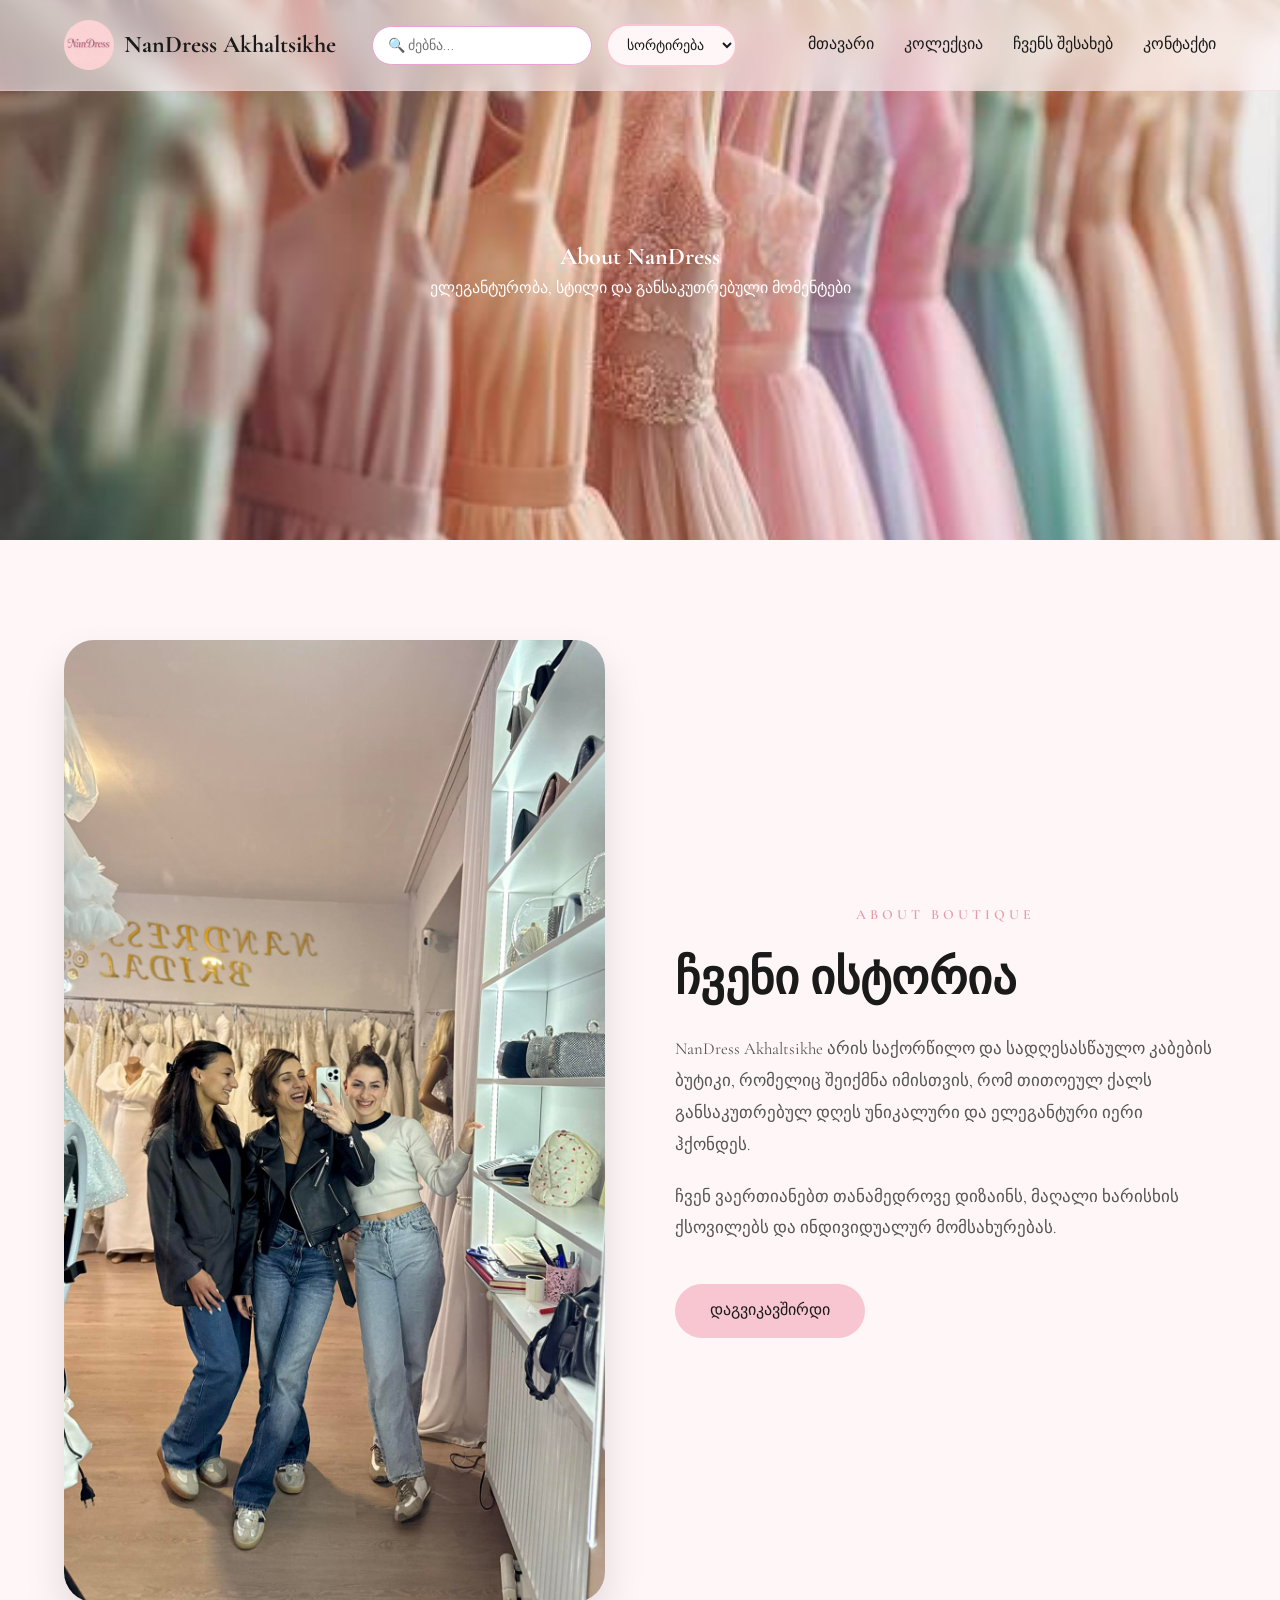
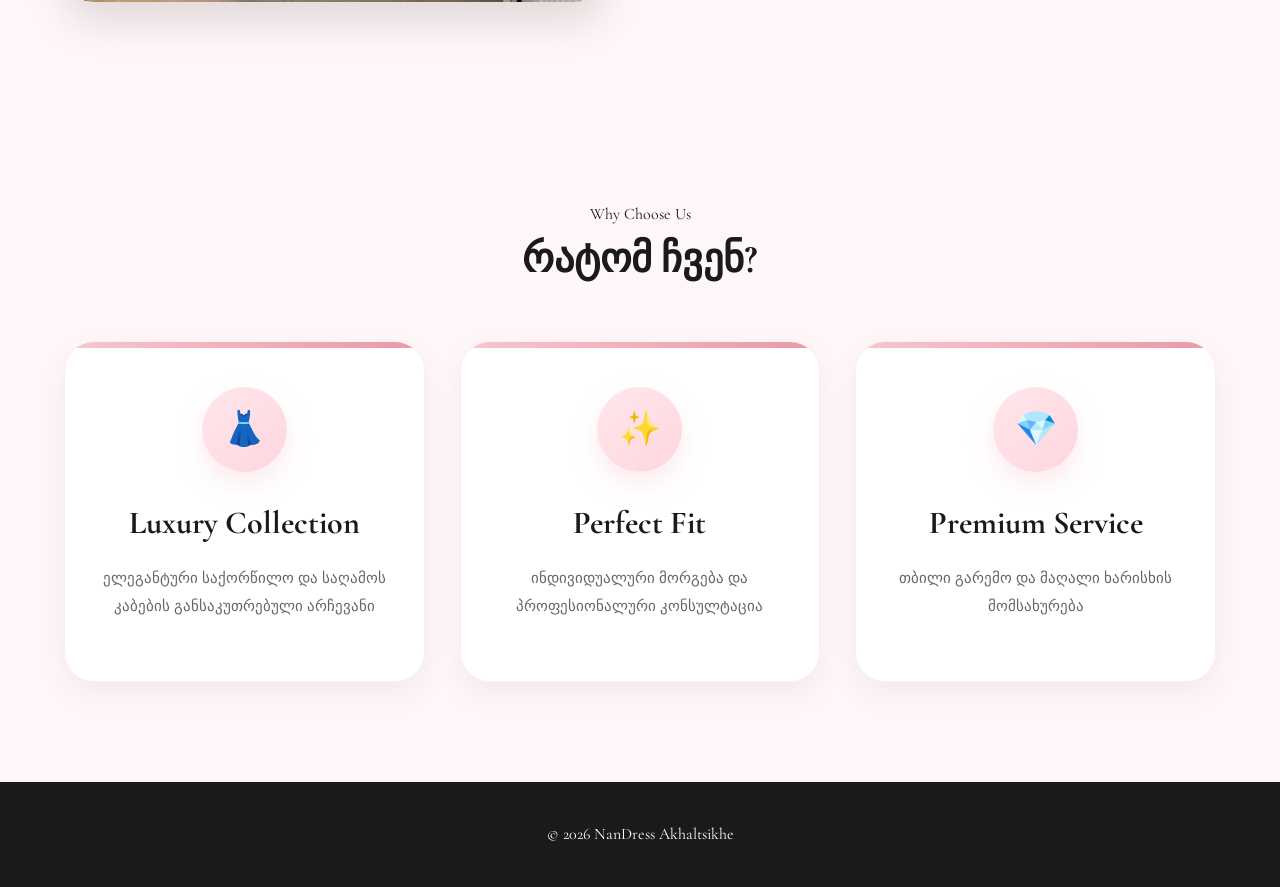
==== pages/about.html @ 45f4c78d "Add initial website structure for NanDress Akhaltsikhe - Created index.html with header, hero sectio" ====
<!DOCTYPE html>
<html lang="en">
<head>
  <meta charset="UTF-8">
  <meta name="viewport" content="width=device-width, initial-scale=1.0">
<title>NanDress Akhaltsikhe</title>
<link rel="icon" type="image/png" href="../images/logo.jpg">
<link rel="preconnect" href="https://fonts.googleapis.com">
<link rel="preconnect" href="https://fonts.gstatic.com" crossorigin>
<link href="https://fonts.googleapis.com/css2?family=Cormorant+Garamond:ital,wght@0,300..700;1,300..700&display=swap" rel="stylesheet">
<link rel="stylesheet" href="../style.css">
</head>

<body class="about-page">
<header class="header">
  <nav class="nav">
    <div class="brand">
      <a class="logo">
        <img src="../images/logo.jpg" alt="NanDress Logo">
      </a>
      <h1 class="nav__logo">NanDress Akhaltsikhe</h1>
    </div>
    <div class="nav-search">
    <input type="text" id="search" placeholder="🔍 ძებნა..." />
  <select id="sort">
  <option value="">სორტირება</option>
  <option value="price">ფასი ↑</option>
  <option value="rating">რეიტინგი </option>
  <option value="az">ანბანი A-Z</option>
</select>
  </div>
    <div class="burger" id="burger">
      <span></span>
      <span></span>
      <span></span>
    </div>

    <ul class="nav__list" id="menu">
      <li><a href="../index.html">მთავარი</a></li>
      <li><a href="dresses.html">კოლექცია</a></li>
      <li><a href="about.html">ჩვენს შესახებ</a></li>
      <li><a href="contact.html">კონტაქტი</a></li>
    </ul>
  </nav>
</header>
<main>

<section class="page-hero">
  <div class="page-hero__overlay"></div>
  <div class="page-hero__content">
    <h1>About NanDress</h1>
    <p>
      ელეგანტურობა, სტილი და განსაკუთრებული მომენტები
    </p>
  </div>
</section>

<section class="about section">
  <div class="container about__grid">
    <div class="about__image">
      <img src="../images/boutique.jpg" alt="Boutique Image">
    </div>
    <div class="about__text">
      <span class="subtitle">
        About Boutique
      </span>
      <h2>
        ჩვენი ისტორია
      </h2>

      <p>
        NanDress Akhaltsikhe არის საქორწილო და
        სადღესასწაულო კაბების ბუტიკი, რომელიც
        შეიქმნა იმისთვის, რომ თითოეულ ქალს
        განსაკუთრებულ დღეს უნიკალური და
        ელეგანტური იერი ჰქონდეს.
      </p>

      <p>
        ჩვენ ვაერთიანებთ თანამედროვე დიზაინს,
        მაღალი ხარისხის ქსოვილებს და
        ინდივიდუალურ მომსახურებას.
      </p>

      <a href="contact.html" class="btn">
        დაგვიკავშირდი
      </a>
    </div>
  </div>
</section>

<section class="features section">
  <div class="container">
    <span class="features-subtitle">
      Why Choose Us
    </span>
    <h2 class="section-title">
      რატომ ჩვენ?
    </h2>
    <div class="features__grid">
      <div class="card feature-card">
        <div class="feature-icon">👗</div>
        <h3>Luxury Collection</h3>
        <p>
          ელეგანტური საქორწილო და საღამოს
          კაბების განსაკუთრებული არჩევანი
        </p>

      </div>

      <div class="card feature-card">
        <div class="feature-icon">✨</div>
        <h3>Perfect Fit</h3>
        <p>
          ინდივიდუალური მორგება და
          პროფესიონალური კონსულტაცია
        </p>
      </div>

      <div class="card feature-card">
        <div class="feature-icon">💎</div>
        <h3>Premium Service</h3>
        <p>
          თბილი გარემო და მაღალი
          ხარისხის მომსახურება
        </p>
      </div>
    </div>
  </div>
</section>
</main>
<footer class="footer">
  <p>© 2026 NanDress Akhaltsikhe</p>
</footer>

<script src="../script.js"></script>

</body>
</html>
---- style.css ----
*{ margin:0;
   padding:0; 
   box-sizing:border-box; 
    font-family:'cormorant garamond',serif;
  }
 
body{
  background:#fff6f8;
  color:#1a1a1a;
  line-height:1.6;
}
 
img{
  width:100%;
  display:block;
  object-fit:cover;
  border-radius:18px;
}
 
.section{ padding:100px 0; 
}

.container{
  width:90%;
  max-width:1200px;
  margin:auto;
}
 
.gradient-bg{
  background:linear-gradient(to bottom,#fff6f8,#ffffff);
}
 
.subtitle{
  display:inline-block;
  color:#e89aa8;
  text-transform:uppercase;
  letter-spacing:4px;
  font-size:14px;
  font-weight:600;
  margin-bottom:15px;
}
 
.section-title{
  text-align:center;
  font-size:2.5rem;
  font-family:'Cormorant Garamond',serif;
  margin-bottom:20px;
}
 
.section-text{
  font-size:1.1rem;
  color:#666;
  line-height:1.9;
  max-width:650px;
  margin:auto;
}
 
 
.header{
  position:fixed;
  top:0; left:0;
  width:100%;
  z-index:1000;
  background:rgba(255,246,248,0.6);
  backdrop-filter:blur(12px);
  border-bottom:1px solid rgba(247,198,208,0.4);
}
 
.nav{
  width:90%;
  max-width:1200px;
  margin:auto;
  height:90px;
  display:flex;
  justify-content:space-between;
  align-items:center;
  gap:20px;
}
 
.brand{ 
  display:flex;
   align-items:center;
    gap:10px; 
}
 
.logo img{
  width:50px; height:50px;
  object-fit:cover;
  border-radius:50%;
}
 
.nav__logo{ 
  font-size:24px; 
  margin:0;
 }
 
.nav-search input{
  padding:10px 15px;
  border:1px solid #eaa2d4;
  border-radius:30px;
  outline:none;
  width:220px;
  font-size:14px;
  transition:0.4s ease;
}
 
.nav-search input:focus{
   border-color:#c9a227; 
  }
#sort {
  padding: 10px 15px;
  border-radius: 30px;
  border: 2px solid #f7c6d0;
  background: #fff6f8;
  color: #1a1a1a;
  font-size: 14px;
  cursor: pointer;
  transition: 0.3s ease;
  outline: none;
  margin-left: 10px;
}
 
.nav__list{
   display:flex; gap:30px; list-style:none; 
  }
 
.nav__list a{
  text-decoration:none;
  color:#1a1a1a;
  position:relative;
  transition:0.4s ease;
}
 
.nav__list a::after{
  content:'';
  position:absolute;
  bottom:-5px; left:0;
  width:0; height:2px;
  background:#e89aa8;
  transition:0.4s ease;
}
 
.nav__list a:hover{ 
  color:#e89aa8; 
}
.nav__list a:hover::after{ 
  width:100%; 
}
 
.hero{
  height:100vh;
  position:relative;
  display:flex;
  align-items:center;
  justify-content:center;
  text-align:center;
  color:white;
  padding:0 20px;
}
 
.hero::before{
  content:"";
  position:absolute;
  inset:0;
  background:url("images/back.jpg") center/cover no-repeat;
  filter:brightness(0.4);
  z-index:-1;
}
 
.hero__content h1{
  font-size:4.5rem;
  font-family:'Cormorant Garamond',serif;
}
 
.hero__content p{
  max-width:600px;
  margin:auto;
  font-size:1.1rem;
  opacity:0.9;
}
 
.page-hero{
  height:60vh;
  display:flex;
  align-items:center;
  justify-content:center;
  text-align:center;
  color:white;
  position:relative;
}
 
.dresses-page .page-hero{ 
  background:url("images/dresses_back.jpg") center/cover no-repeat; 
}
.about-page   .page-hero{ 
  background:url("images/about_back.jpg") center/cover no-repeat;
 }
.contact-page .page-hero{
   background:url("images/contact_back.jpg") center/cover no-repeat; 
  }
 
.btn{
  display:inline-block;
  padding:14px 35px;
  margin-top:20px;
  background:#f7c6d0;
  color:#1a1a1a;
  border:none;
  border-radius:50px;
  cursor:pointer;
  transition:0.4s ease;
  text-decoration:none;
  font-weight:500;
}
 
.btn:hover{
  transform:translateY(-5px);
  background:#e89aa8;
  color:white;
}
 
 
.intro{ text-align:center; }
.intro__container{ max-width:800px; } 
.intro .section-title{
  font-size:3.2rem;
  color:#1a1a1a;
  margin-bottom:20px;
  line-height:1.2;
}
 
.intro-line{
  width:90px; height:4px;
  margin:0 auto 25px;
  border-radius:20px;
  background:linear-gradient(90deg,#f7c6d0,#e89aa8);
}
 
.features__grid,
.dresses__grid{
  display:grid;
  grid-template-columns:repeat(auto-fit,minmax(280px,1fr));
  gap:35px;
  margin-top:50px;
}
 
.card{
  background:rgba(255,255,255,0.95);
  padding:20px;
  border-radius:25px;
  box-shadow:0 15px 35px rgba(0,0,0,0.08);
  text-align:center;
  border:1px solid rgba(247,198,208,0.4);
  transition:0.4s ease;
  overflow:hidden;
  position:relative;
}
 
.card:hover{
  transform:translateY(-12px) scale(1.02);
  border-color:#e89aa8;
  box-shadow:0 20px 45px rgba(232,154,168,0.25);
}
 
.card img{
  width:100%; height:370px;
  object-fit:cover;
  border-radius:18px;
  transition:0.5s ease;
}
 
.card:hover img{ 
  transform:scale(1.05); 
}

.card h3{
  margin:18px 0 10px;
  font-family:'Cormorant Garamond',serif;
  font-size:2rem;
  color:#1a1a1a;
}
 
.card p{ 
  color:#777; 
  margin-bottom:15px; 
  font-size:15px;
 }
 
.price{
  display:inline-block;
  margin-bottom:18px;
  padding:8px 18px;
  background:rgba(247,198,208,0.2);
  border-radius:30px;
  color:#e89aa8;
  font-weight:600;
  font-size:15px;
}
 
.card .btn{ 
  width:100%;
   margin-top:10px;
    padding:13px; 
    font-size:15px; 
  }

.subtitle {
  display: block;
  text-align: center;
  color: #e89aa8;
  text-transform: uppercase;
  letter-spacing: 4px;
  font-size: 14px;
  font-weight: 600;
  margin-bottom: 15px;
}
 
/* about */
 
.about__grid{
  display:grid;
  grid-template-columns:1fr 1fr;
  gap:70px;
  align-items:center;
}
 
.about__image{ 
  position:relative;
 }
 
.about__image img{
  border-radius:30px;
  box-shadow:0 20px 40px rgba(0,0,0,0.12);
  transition:0.5s ease;
}
 
.about__image:hover img{ 
  transform:scale(1.03); 
}
 
.about__text h2{
  font-size:3rem;
  margin:15px 0;
  font-family:'Cormorant Garamond',serif;
  color:#1a1a1a;
}
 
.about__text p{
  margin-bottom:20px;
  color:#555;
  font-size:1.05rem;
  line-height:1.9;
}
.accordion {
  margin-bottom: 12px;
}

.accordion-btn {
  width: 100%;
  padding: 15px 20px;
  border: none;
  border-radius: 12px;
  background: #f7c6d0;
  color: #1a1a1a;
  font-size: 16px;
  cursor: pointer;
  text-align: left;
  transition: 0.3s ease;
}

.accordion-btn:hover {
  background: #e89aa8;
  color: white;
}

.accordion-content {
  display: none;
  padding: 15px 20px;
  background: #fff6f8;
  border-radius: 12px;
  margin-top: 5px;
  color: #555;
}

.accordion-content.active {
  display: block;
}
.accordion-btn {
  display: flex;
  justify-content: space-between;
  align-items: center;
}

.accordion-btn .icon {
  font-size: 20px;
  font-weight: bold;
  color: #1a1a1a;
  transition: 0.3s ease;
}
 
/* features */
 
.features{
   position:relative; 
   overflow:hidden;
   }
 
.features-subtitle{ 
  display:block; 
  text-align:center; 
}
 
.feature-card{
  padding:45px 35px;
  border-radius:30px;
  background:rgba(255,255,255,0.95);
  transition:0.4s ease;
  position:relative;
  overflow:hidden;
  text-align:center;
  border:1px solid rgba(247,198,208,0.3);
  box-shadow:0 12px 30px rgba(0,0,0,0.05);
}
 
.feature-card::before{
  content:"";
  position:absolute;
  top:0; left:0;
  width:100%; height:6px;
  background:linear-gradient(90deg,#f7c6d0,#e89aa8);
}
 
.feature-card:hover{
  transform:translateY(-12px);
  box-shadow:0 20px 45px rgba(232,154,168,0.18);
  border-color:#e89aa8;
}
 
.feature-icon{
  width:85px; height:85px;
  margin:auto auto 25px;
  border-radius:50%;
  display:flex;
  align-items:center;
  justify-content:center;
  font-size:34px;
  background:linear-gradient(135deg,#ffe7ec,#ffd5df);
  box-shadow:0 12px 25px rgba(247,198,208,0.35);
  transition:0.4s ease;
}
 
.feature-card:hover .feature-icon{ 
  transform:scale(1.08) rotate(5deg); 
}
 
.feature-card h3{
  margin-bottom:15px;
  font-size:2rem;
  color:#1a1a1a;
  font-family:'Cormorant Garamond',serif;
}
 
.feature-card p{
   color:#666;
    line-height:1.9; 
    font-size:15px; 
  }
 
/* contact */
.contact-header{ 
  text-align:center;
   margin-bottom:50px; 
  }
 
.contact__form{
  max-width:700px;
  margin:0 auto 60px;
  background:white;
  padding:50px;
  border-radius:30px;
  box-shadow:0 15px 40px rgba(0,0,0,0.08);
}
 
.contact__form form{ 
  display:flex;
   flex-direction:column; 
   gap:20px;
   }
 
.contact__form input,
.contact__form textarea{
  width:100%;
  padding:18px 20px;
  border:none;
  background:#fff6f8;
  border-radius:18px;
  font-size:15px;
  outline:none;
  transition:0.4s ease;
}
 
.contact__form textarea{ 
  height:170px; 
  resize:none;
 }
 
.contact__form input:focus,
.contact__form textarea:focus{
  background:white;
  box-shadow:0 0 0 2px #f7c6d0;
}
 
.contact__info{
  display:grid;
  grid-template-columns:repeat(3,1fr);
  gap:30px;
}
 
.info-card{
  background:white;
  padding:35px 25px;
  border-radius:28px;
  text-align:center;
  transition:0.4s ease;
  box-shadow:0 10px 30px rgba(0,0,0,0.06);
}
 
.info-card:hover{ transform:translateY(-10px);
 }
 
.info-icon{
  width:80px; height:80px;
  margin:0 auto 20px;
  border-radius:50%;
  display:flex;
  align-items:center;
  justify-content:center;
  font-size:32px;
  background:linear-gradient(135deg,#ffe5eb,#ffd2dc);
}
 
.info-card h3{
  margin-bottom:12px;
  font-size:1.5rem;
  font-family:'Cormorant Garamond',serif;
}
 
.info-card a,
.info-card p{ color:#666; 
  text-decoration:none;
   line-height:1.8; 
  }
 
/* footer */
 
.footer{
  background:#1a1a1a;
  color:white;
  text-align:center;
  padding:40px 0;
}
 
/* responsive */
 
@media(max-width:992px){
  .features__grid,
  .dresses__grid{ grid-template-columns:repeat(2,1fr); }
 
  .about__grid,
  .contact__info{ grid-template-columns:1fr; }
 
  .hero__content h1{ font-size:3rem; }
 
  .section-title{ font-size:2.3rem; }
}
 
@media(max-width:768px){
  .nav{ flex-wrap:wrap; height:auto; padding:15px 0; }
 
  .nav-search{ width:100%; margin-top:10px; }
  .nav-search input{ width:100%; }
 
  .burger{ display:flex; flex-direction:column; gap:5px; cursor:pointer; }
  .burger span{ width:25px; height:3px; background:#1a1a1a; }
 
  .nav__list{
    position:fixed;
    top:90px; right:-100%;
    width:250px; height:100vh;
    background:white;
    flex-direction:column;
    padding:30px;
    transition:0.4s ease;
  }
 
  .nav__list.active{ right:0; }
 
  .features__grid,
  .dresses__grid,
  .about__grid,
  .contact__grid,
  .contact__info{ grid-template-columns:1fr; }
 
  .hero__content h1{ font-size:2.2rem; }
  .hero__content p{ font-size:1rem; }
 
  .page-hero{ height:50vh; }
 
  .card img{ height:300px; }
 
  .card,
  .feature-card,
  .contact__form{ padding:25px; }
 
  .section-title,
  .about__text h2{ font-size:2rem; }
}
 
@media(max-width:480px){
  .hero__content h1{ font-size:1.8rem; }
  .section-title,
  .about__text h2{ font-size:1.7rem; }
  .card img{ height:240px; }
  .btn{ width:100%; text-align:center; }
}
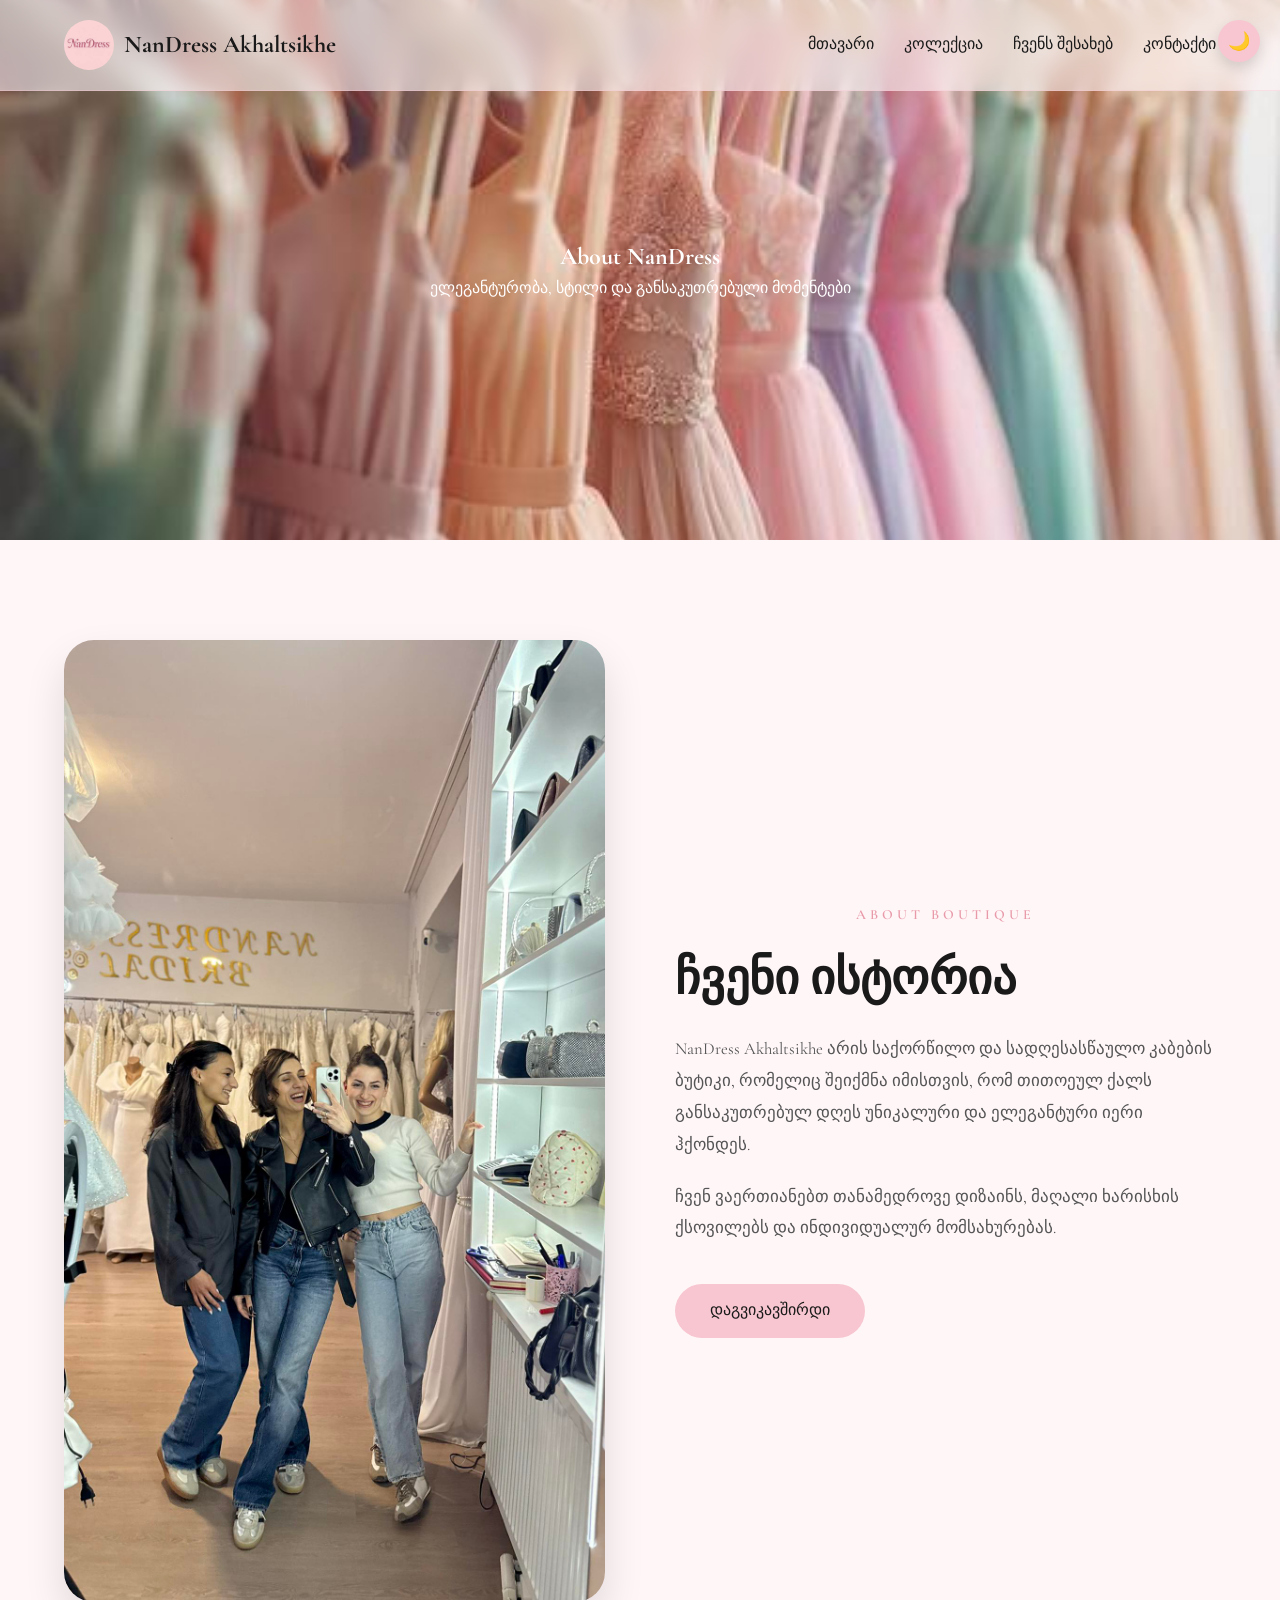
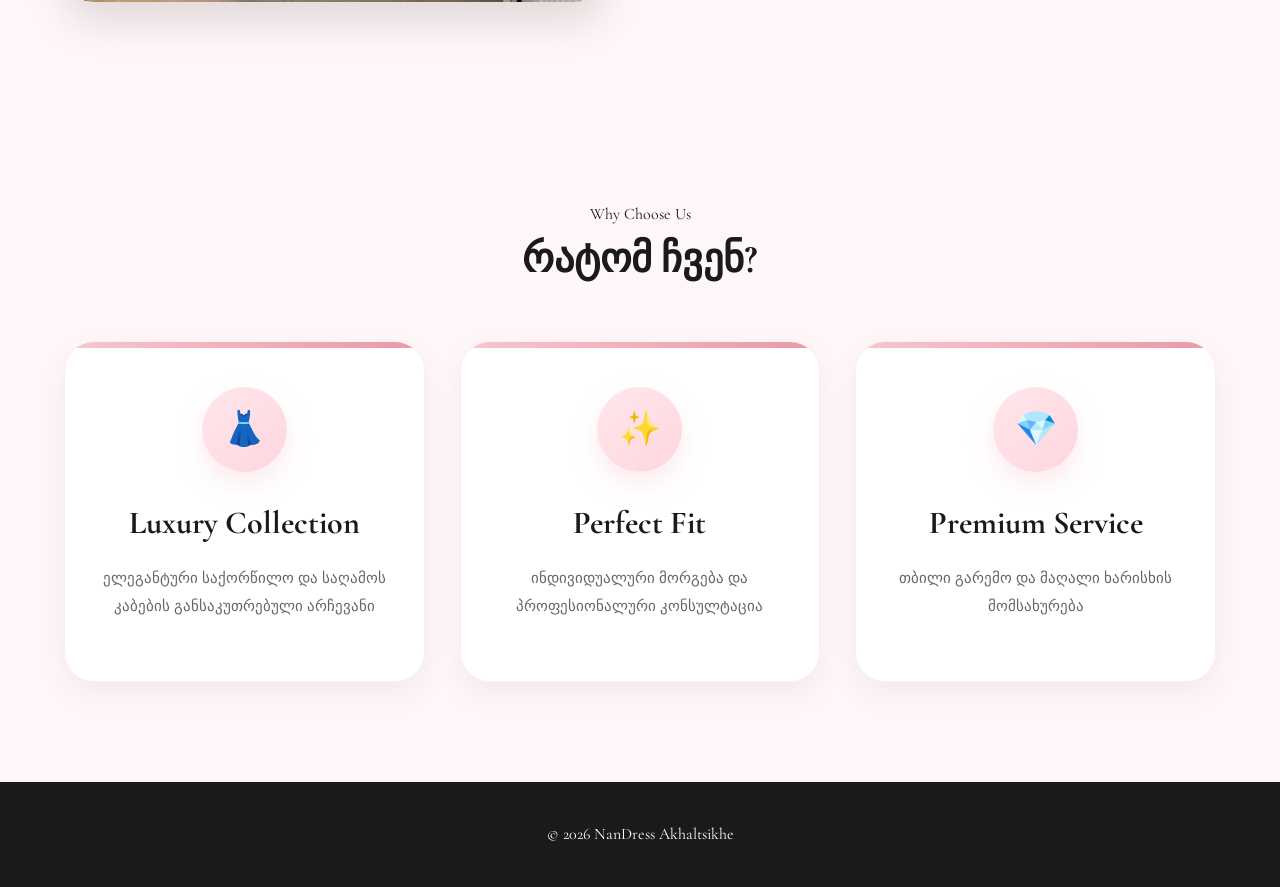
==== commit ec72bc08: "Implement dark mode feature with toggle button and corresponding styles" ====
--- a/pages/about.html
+++ b/pages/about.html
@@ -9,6 +9,7 @@
 <link rel="preconnect" href="https://fonts.gstatic.com" crossorigin>
 <link href="https://fonts.googleapis.com/css2?family=Cormorant+Garamond:ital,wght@0,300..700;1,300..700&display=swap" rel="stylesheet">
 <link rel="stylesheet" href="../style.css">
+<link rel="stylesheet" href="../responsive.css">
 </head>
 
 <body class="about-page">
@@ -20,15 +21,6 @@
       </a>
       <h1 class="nav__logo">NanDress Akhaltsikhe</h1>
     </div>
-    <div class="nav-search">
-    <input type="text" id="search" placeholder="🔍 ძებნა..." />
-  <select id="sort">
-  <option value="">სორტირება</option>
-  <option value="price">ფასი ↑</option>
-  <option value="rating">რეიტინგი </option>
-  <option value="az">ანბანი A-Z</option>
-</select>
-  </div>
     <div class="burger" id="burger">
       <span></span>
       <span></span>
@@ -41,6 +33,9 @@
       <li><a href="about.html">ჩვენს შესახებ</a></li>
       <li><a href="contact.html">კონტაქტი</a></li>
     </ul>
+    <button id="theme-toggle" class="theme-btn">
+  🌙
+</button>
   </nav>
 </header>
 <main>
--- a/style.css
+++ b/style.css
@@ -559,67 +559,48 @@
   text-align:center;
   padding:40px 0;
 }
- 
-/* responsive */
- 
-@media(max-width:992px){
-  .features__grid,
-  .dresses__grid{ grid-template-columns:repeat(2,1fr); }
- 
-  .about__grid,
-  .contact__info{ grid-template-columns:1fr; }
- 
-  .hero__content h1{ font-size:3rem; }
- 
-  .section-title{ font-size:2.3rem; }
-}
- 
-@media(max-width:768px){
-  .nav{ flex-wrap:wrap; height:auto; padding:15px 0; }
- 
-  .nav-search{ width:100%; margin-top:10px; }
-  .nav-search input{ width:100%; }
- 
-  .burger{ display:flex; flex-direction:column; gap:5px; cursor:pointer; }
-  .burger span{ width:25px; height:3px; background:#1a1a1a; }
- 
-  .nav__list{
-    position:fixed;
-    top:90px; right:-100%;
-    width:250px; height:100vh;
-    background:white;
-    flex-direction:column;
-    padding:30px;
-    transition:0.4s ease;
-  }
- 
-  .nav__list.active{ right:0; }
- 
-  .features__grid,
-  .dresses__grid,
-  .about__grid,
-  .contact__grid,
-  .contact__info{ grid-template-columns:1fr; }
- 
-  .hero__content h1{ font-size:2.2rem; }
-  .hero__content p{ font-size:1rem; }
- 
-  .page-hero{ height:50vh; }
- 
-  .card img{ height:300px; }
- 
-  .card,
-  .feature-card,
-  .contact__form{ padding:25px; }
- 
-  .section-title,
-  .about__text h2{ font-size:2rem; }
-}
- 
-@media(max-width:480px){
-  .hero__content h1{ font-size:1.8rem; }
-  .section-title,
-  .about__text h2{ font-size:1.7rem; }
-  .card img{ height:240px; }
-  .btn{ width:100%; text-align:center; }
+/* Dark Mode */
+
+body.dark-mode{
+  background:#121212;
+  color:#eee;
+}
+
+body.dark-mode header,
+body.dark-mode .card,
+body.dark-mode .feature-card,
+body.dark-mode .info-card,
+body.dark-mode .contact__form{
+  background:#1e1e1e;
+}
+body.dark-mode h1,
+body.dark-mode h2,
+body.dark-mode h3,
+body.dark-mode p,
+body.dark-mode span,
+body.dark-mode li{
+  color:#eee;
+}
+
+body.dark-mode a{
+  color:#f7c6d0;
+}
+.theme-btn{
+  position:fixed;
+  top:20px;
+  right:20px;
+  width:42px;
+  height:42px;
+  border:none;
+  border-radius:50%;
+  background:#f7c6d0;
+  cursor:pointer;
+  font-size:18px;
+  box-shadow:0 6px 15px rgba(0,0,0,0.15);
+  transition:0.3s;
+}
+
+.theme-btn:hover{
+  transform:scale(1.1);
+  background:#e89aa8;
 }
--- a/responsive.css
+++ b/responsive.css
@@ -0,0 +1,192 @@
+/* responsive */
+
+@media (max-width: 992px) {
+
+  .features__grid,
+  .dresses__grid {
+    grid-template-columns: repeat(2, 1fr);
+  }
+
+  .about__grid,
+  .contact__info {
+    grid-template-columns: 1fr;
+  }
+
+  .hero__content h1 {
+    font-size: 3rem;
+  }
+
+  .section-title {
+    font-size: 2.3rem;
+  }
+}
+
+@media (max-width: 768px) {
+
+  .nav {
+    position: relative;
+    display: flex;
+    flex-direction: column;
+    align-items: center;
+    gap: 15px;
+    padding: 20px 15px;
+    height: auto;
+  }
+
+  .brand {
+    display: flex;
+    align-items: center;
+    justify-content: center;
+    width: 100%;
+  }
+
+  .nav__logo {
+    font-size: 1.2rem;
+    text-align: center;
+  }
+
+  .nav-search {
+    display: flex;
+    justify-content: center;
+    align-items: center;
+    gap: 10px;
+    width: 100%;
+  }
+
+  .nav-search input {
+    width: 180px;
+    height: 42px;
+  }
+
+  .nav-search select {
+    width: 90px;
+    height: 42px;
+  }
+
+
+  .burger {
+    display: flex;
+    flex-direction: column;
+    gap: 5px;
+    cursor: pointer;
+
+    position: absolute;
+    top: 25px;
+    right: 20px;
+  }
+
+  .burger span {
+    width: 25px;
+    height: 3px;
+    background: #1a1a1a;
+    border-radius: 10px;
+  }
+
+  .nav__list {
+    position: fixed;
+    top: 0;
+    right: -100%;
+
+    width: 260px;
+    height: 100vh;
+
+    background: white;
+
+    display: flex;
+    flex-direction: column;
+    gap: 20px;
+
+    padding: 90px 30px;
+
+    transition: 0.4s ease;
+    z-index: 1000;
+  }
+
+  .nav__list.active {
+    right: 0;
+  }
+
+  .features__grid,
+  .dresses__grid,
+  .about__grid,
+  .contact__info {
+    grid-template-columns: 1fr;
+  }
+
+  .hero__content h1 {
+    font-size: 2.2rem;
+  }
+
+  .hero__content p {
+    font-size: 1rem;
+  }
+
+  .page-hero {
+    height: 50vh;
+  }
+
+  .card img {
+    height: 300px;
+  }
+
+  .card,
+  .feature-card,
+  .contact__form {
+    padding: 25px;
+  }
+
+  .section-title,
+  .about__text h2 {
+    font-size: 2rem;
+  }
+}
+
+@media (max-width: 480px) {
+
+  .hero__content h1 {
+    font-size: 1.8rem;
+  }
+
+  .hero__content p {
+    font-size: 0.95rem;
+  }
+
+  .section-title,
+  .about__text h2 {
+    font-size: 1.7rem;
+  }
+
+  .card img {
+    height: 240px;
+  }
+
+  .btn {
+    width: 100%;
+    text-align: center;
+  }
+
+  .nav-search {
+    gap: 8px;
+  }
+
+  .nav-search input {
+    width: 140px;
+    height: 40px;
+    font-size: 14px;
+  }
+
+  .nav-search select {
+    width: 75px;
+    height: 40px;
+    font-size: 13px;
+  }
+
+  .nav__logo {
+    font-size: 1rem;
+  }
+
+  .logo img {
+    width: 50px;
+    height: 50px;
+  }
+}
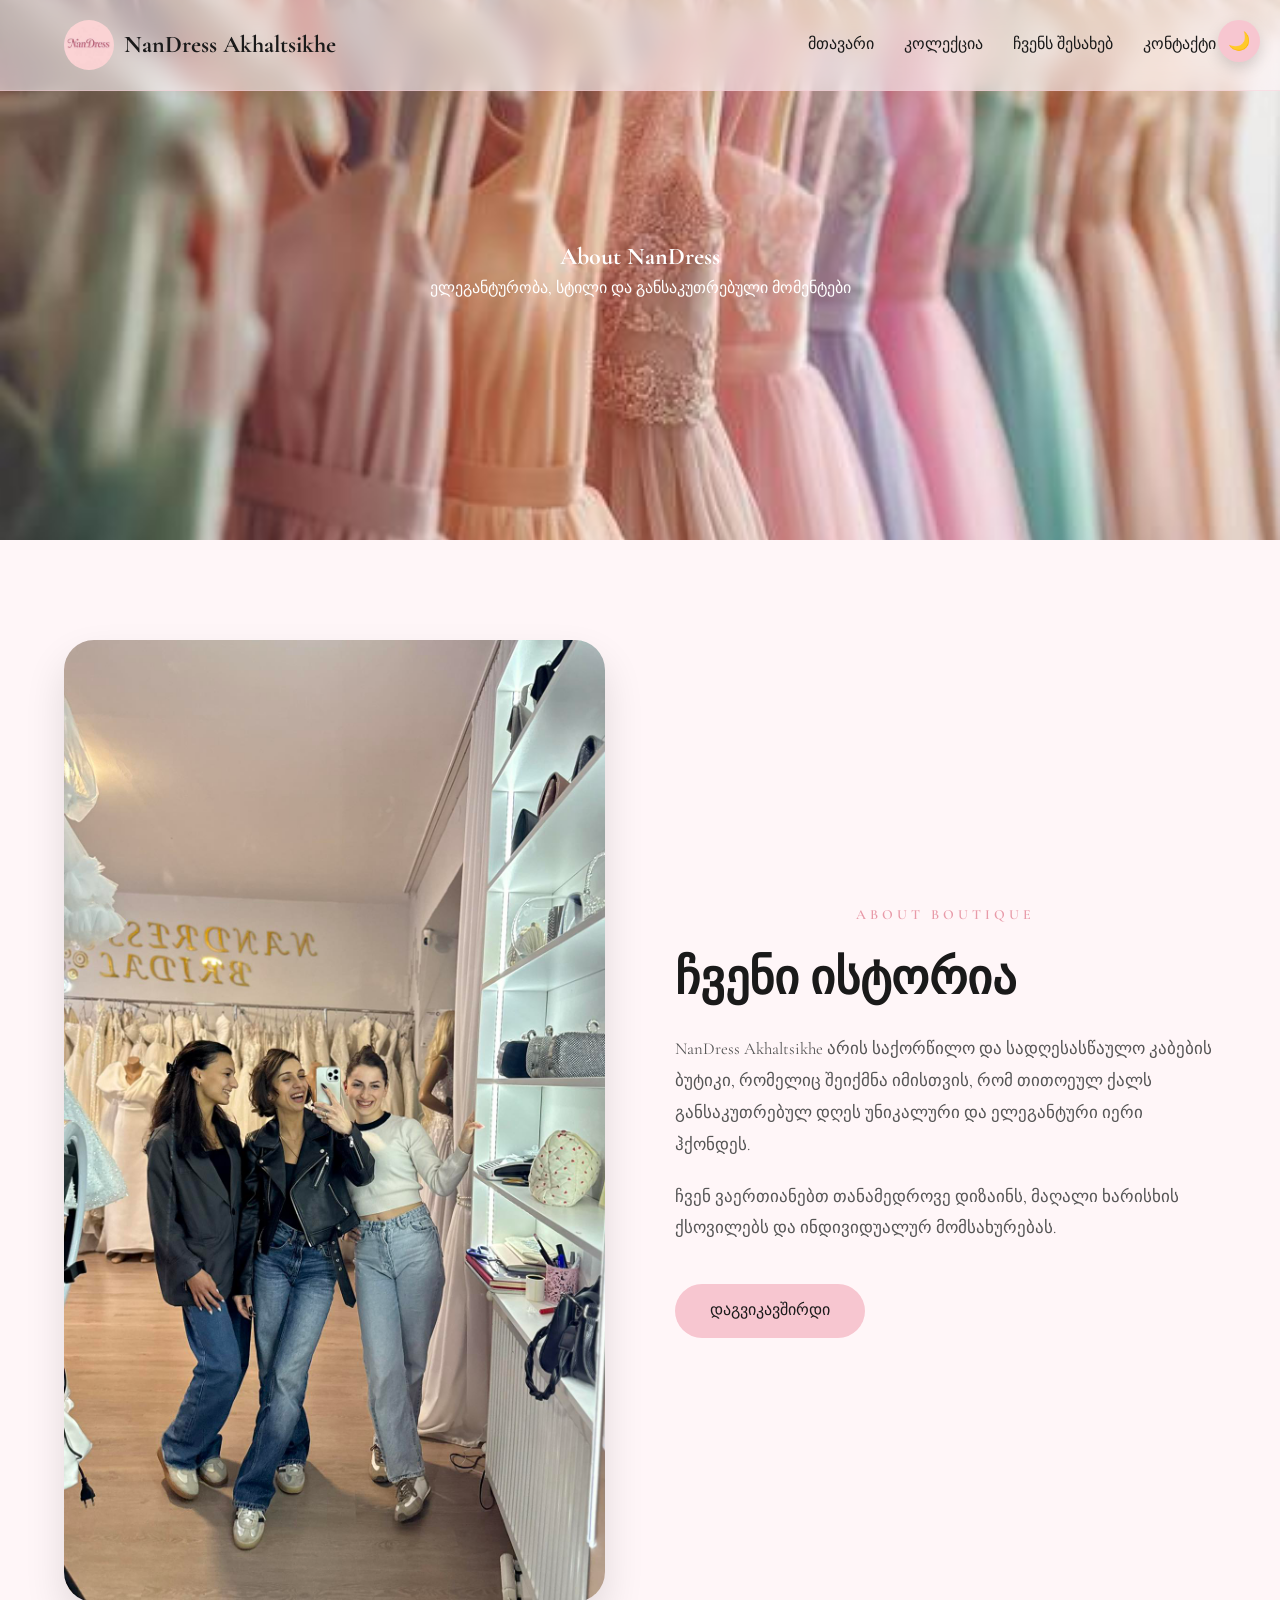
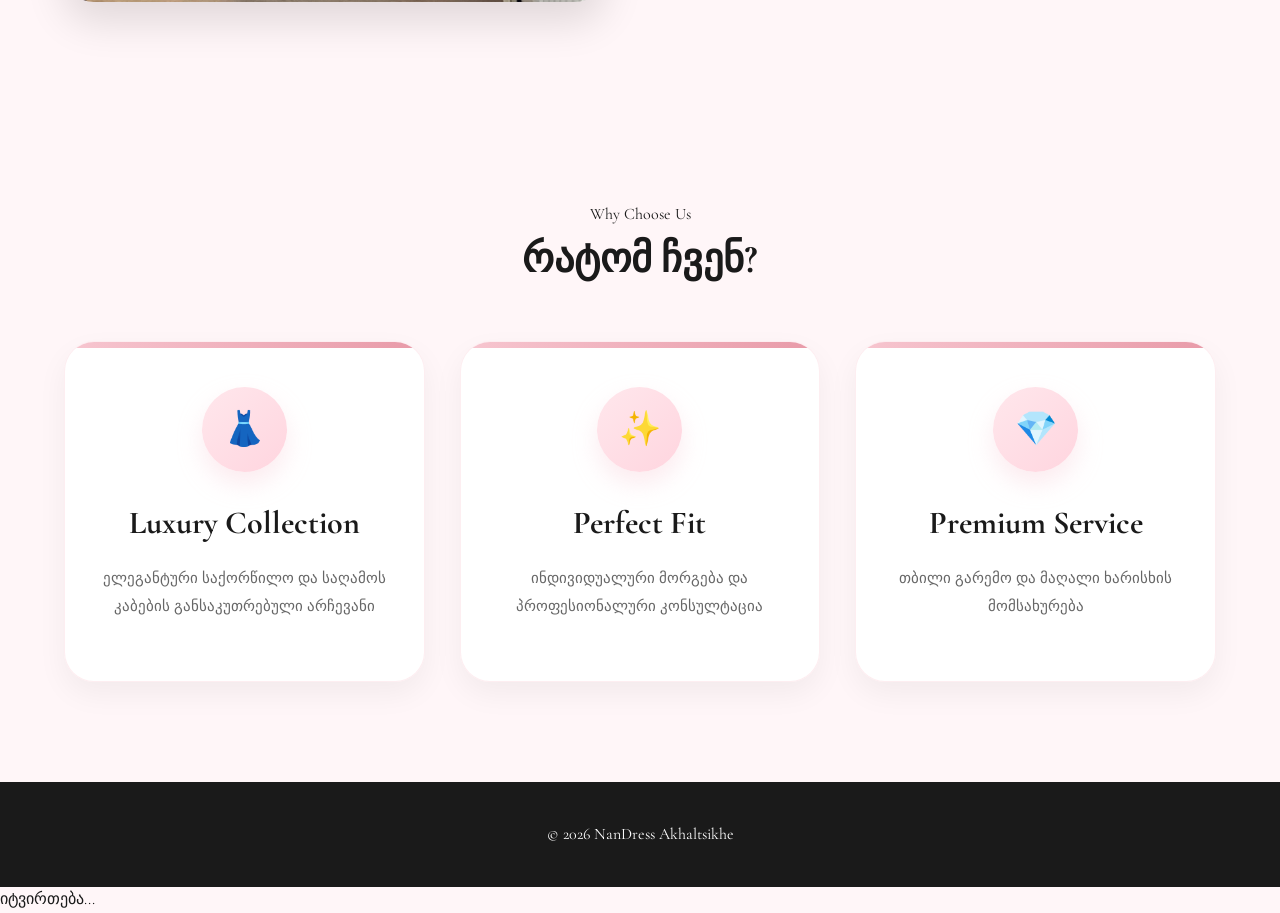
==== commit 4445c1d7: "Add mobile theme toggle button and update theme switching logic" ====
--- a/pages/about.html
+++ b/pages/about.html
@@ -21,6 +21,11 @@
       </a>
       <h1 class="nav__logo">NanDress Akhaltsikhe</h1>
     </div>
+    <div class="nav-actions">
+
+  <button id="theme-toggle-mobile" class="theme-btn">
+    🌙
+  </button>
     <div class="burger" id="burger">
       <span></span>
       <span></span>
@@ -33,9 +38,6 @@
       <li><a href="about.html">ჩვენს შესახებ</a></li>
       <li><a href="contact.html">კონტაქტი</a></li>
     </ul>
-    <button id="theme-toggle" class="theme-btn">
-  🌙
-</button>
   </nav>
 </header>
 <main>
--- a/responsive.css
+++ b/responsive.css
@@ -1,5 +1,4 @@
-/* responsive */
-
+/* Responsive Styles */
 @media (max-width: 992px) {
 
   .features__grid,
@@ -24,11 +23,9 @@
 @media (max-width: 768px) {
 
   .nav {
-    position: relative;
-    display: flex;
-    flex-direction: column;
-    align-items: center;
-    gap: 15px;
+    display: flex;
+    justify-content: space-between;
+    align-items: center;
     padding: 20px 15px;
     height: auto;
   }
@@ -36,13 +33,47 @@
   .brand {
     display: flex;
     align-items: center;
+    gap: 10px;
+    width: auto;
+  }
+
+  .nav__logo {
+    font-size: 1.1rem;
+    text-align: left;
+  }
+
+  .nav-actions {
+    display: flex;
+    flex-direction: row;
+    align-items: center;
+    gap: 12px;
+    flex-wrap: nowrap;
+  }
+
+  #theme-toggle-mobile {
+    position: static !important;
+    top: auto !important;
+    right: auto !important;
+
+    display: flex !important;
+    align-items: center;
     justify-content: center;
-    width: 100%;
-  }
-
-  .nav__logo {
-    font-size: 1.2rem;
-    text-align: center;
+
+    width: 42px;
+    height: 42px;
+
+    margin: 0;
+    border: none;
+    border-radius: 50%;
+    background: rgb(247, 198, 208);
+
+    cursor: pointer;
+    font-size: 18px;
+  }
+
+  body.dark-mode #theme-toggle-mobile {
+   background: rgb(247, 198, 208);
+    color: #fff;
   }
 
   .nav-search {
@@ -63,16 +94,12 @@
     height: 42px;
   }
 
-
   .burger {
     display: flex;
     flex-direction: column;
     gap: 5px;
     cursor: pointer;
-
-    position: absolute;
-    top: 25px;
-    right: 20px;
+    z-index: 1200;
   }
 
   .burger span {
@@ -80,30 +107,35 @@
     height: 3px;
     background: #1a1a1a;
     border-radius: 10px;
-  }
+    transition: 0.3s ease;
+  }
+
+  body.dark-mode .burger span {
+    background: #f2f2f2;
+  }
+
 
   .nav__list {
     position: fixed;
     top: 0;
     right: -100%;
-
     width: 260px;
     height: 100vh;
-
-    background: white;
-
+    background: #fff;
     display: flex;
     flex-direction: column;
     gap: 20px;
-
     padding: 90px 30px;
-
     transition: 0.4s ease;
-    z-index: 1000;
+    z-index: 1100;
   }
 
   .nav__list.active {
     right: 0;
+  }
+
+  body.dark-mode .nav__list {
+    background: #121218;
   }
 
   .features__grid,
@@ -113,6 +145,7 @@
     grid-template-columns: 1fr;
   }
 
+  /* TYPO */
   .hero__content h1 {
     font-size: 2.2rem;
   }
@@ -139,6 +172,10 @@
   .about__text h2 {
     font-size: 2rem;
   }
+
+  #theme-toggle {
+    display: none !important;
+  }
 }
 
 @media (max-width: 480px) {
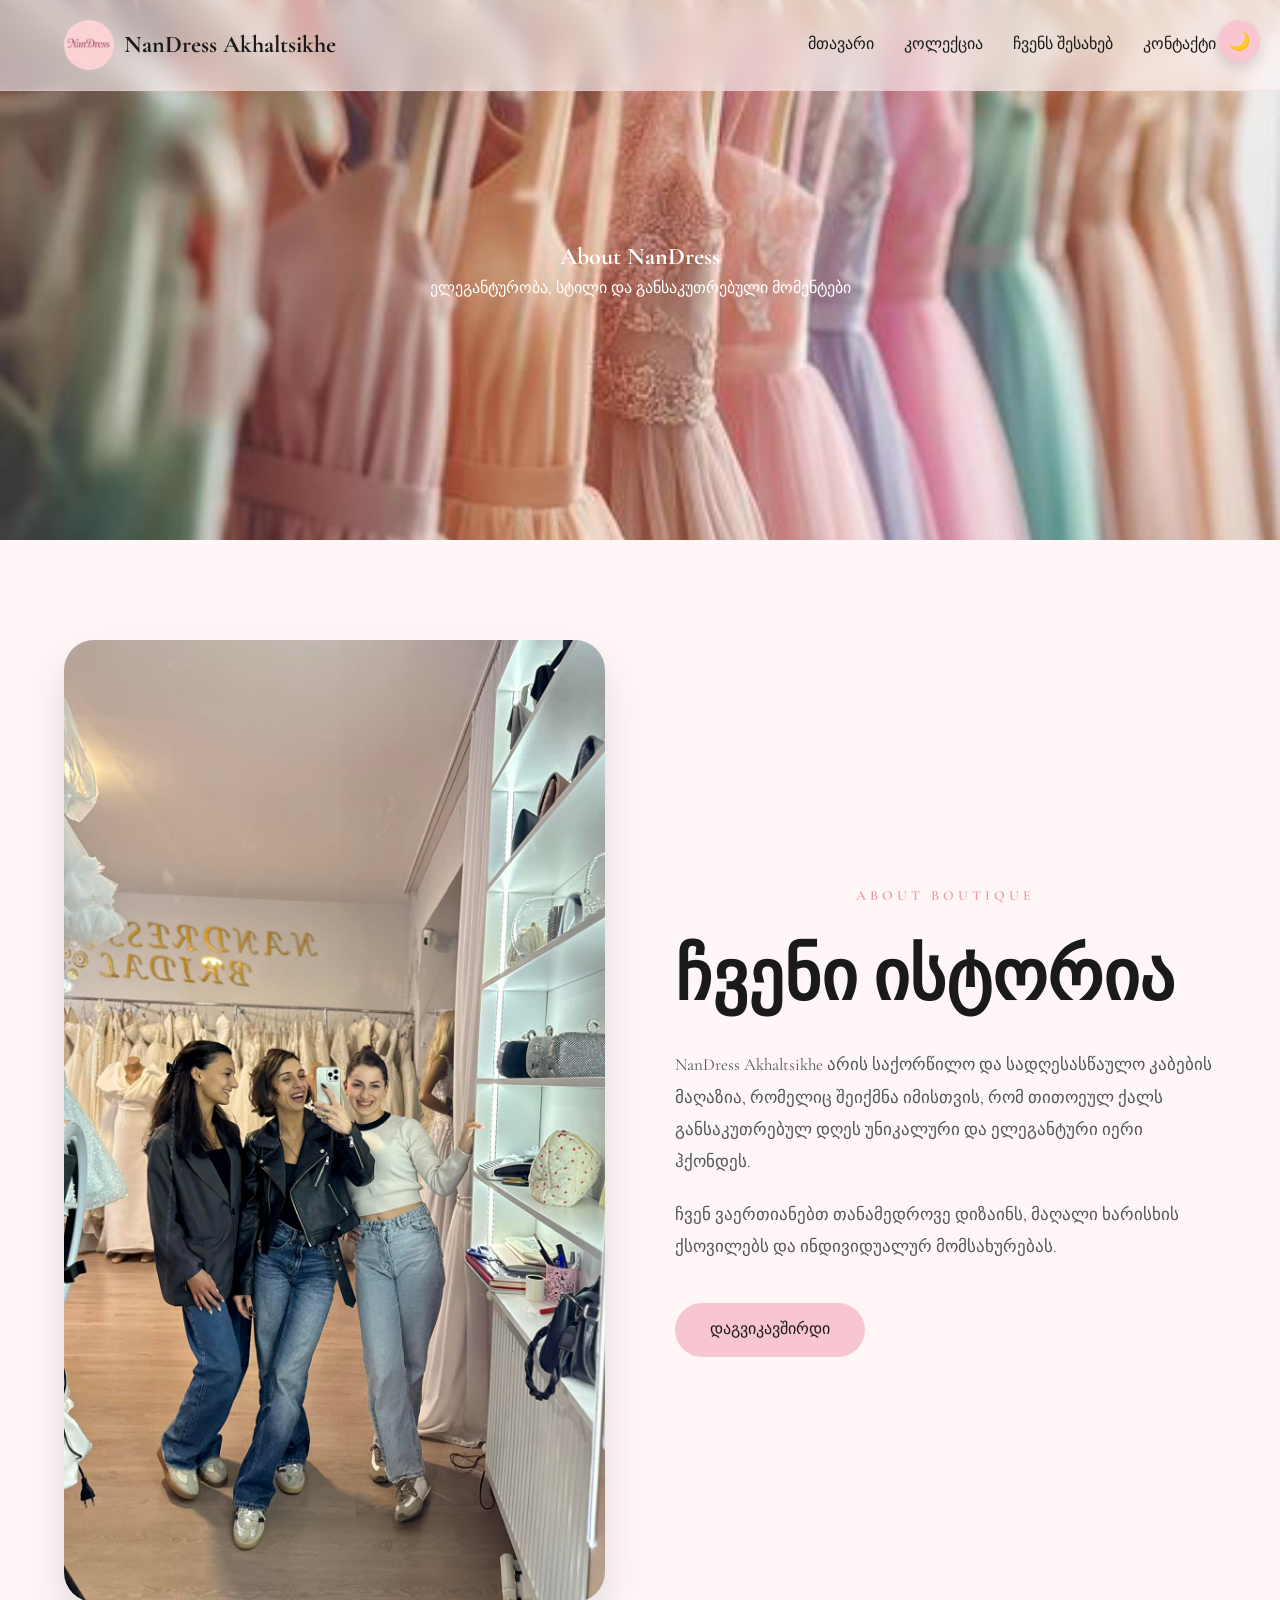
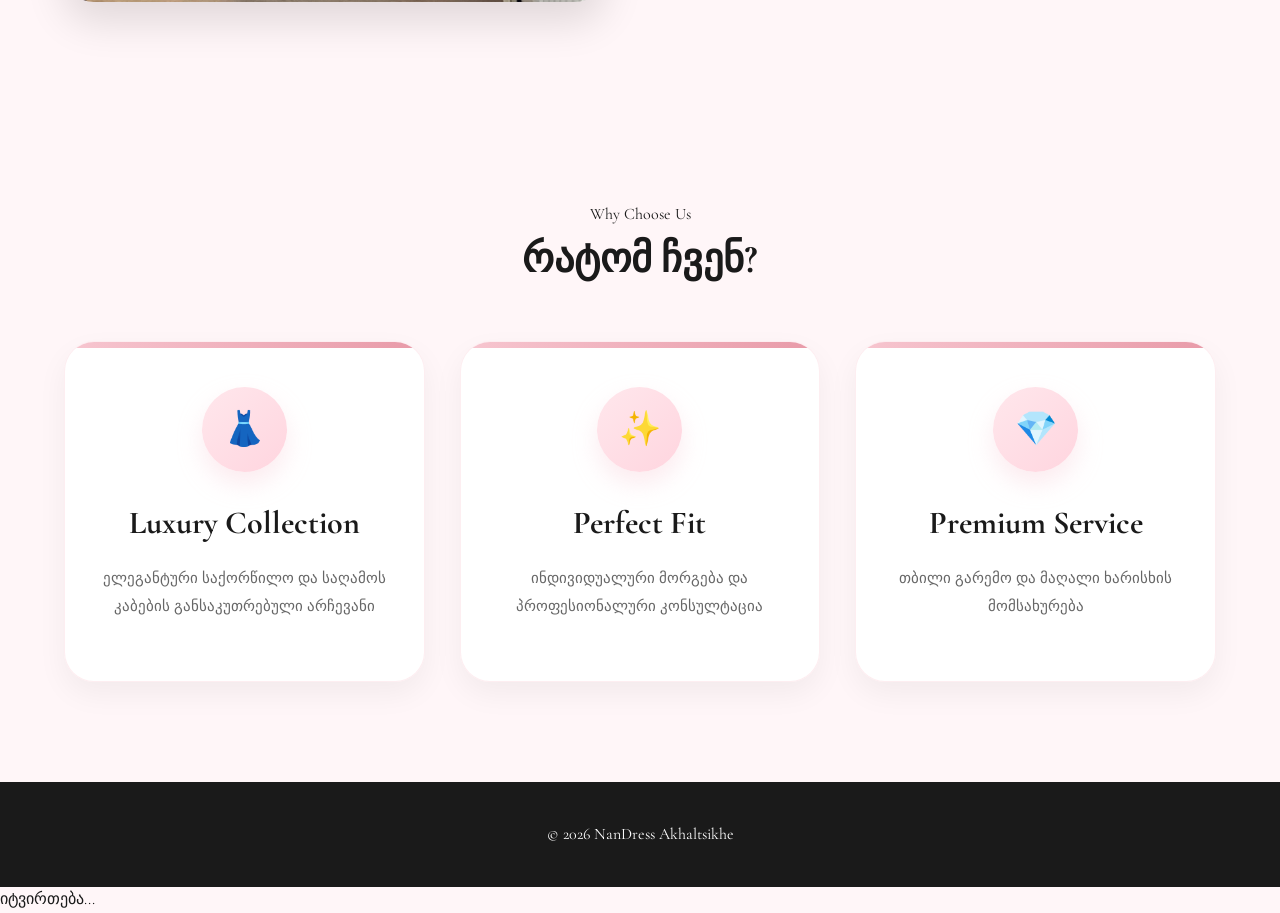
==== commit 9cfc216b: "Update text content and adjust font sizes for improved readability across pages" ====
--- a/pages/about.html
+++ b/pages/about.html
@@ -67,7 +67,7 @@
 
       <p>
         NanDress Akhaltsikhe არის საქორწილო და
-        სადღესასწაულო კაბების ბუტიკი, რომელიც
+        სადღესასწაულო კაბების მაღაზია, რომელიც
         შეიქმნა იმისთვის, რომ თითოეულ ქალს
         განსაკუთრებულ დღეს უნიკალური და
         ელეგანტური იერი ჰქონდეს.
--- a/style.css
+++ b/style.css
@@ -94,7 +94,7 @@
   margin:0;
  }
  
-.nav-search input{
+.filter-bar input{
   padding:10px 15px;
   border:1px solid #eaa2d4;
   border-radius:30px;
@@ -104,9 +104,16 @@
   transition:0.4s ease;
 }
  
-.nav-search input:focus{
+.filter-bar input:focus{
    border-color:#c9a227; 
   }
+  .filter-bar{
+  display: flex;
+  justify-content: center;
+  align-items: center;
+  gap: 15px;
+  margin: 10px auto 5px;
+}
 #sort {
   padding: 10px 15px;
   border-radius: 30px;
@@ -121,7 +128,9 @@
 }
  
 .nav__list{
-   display:flex; gap:30px; list-style:none; 
+   display:flex;
+    gap:30px; 
+    list-style:none; 
   }
  
 .nav__list a{
@@ -168,14 +177,14 @@
 }
  
 .hero__content h1{
-  font-size:4.5rem;
+  font-size:70px;
   font-family:'Cormorant Garamond',serif;
 }
  
 .hero__content p{
   max-width:600px;
   margin:auto;
-  font-size:1.1rem;
+  font-size:18px;
   opacity:0.9;
 }
  
@@ -223,7 +232,7 @@
 .intro{ text-align:center; }
 .intro__container{ max-width:800px; } 
 .intro .section-title{
-  font-size:3.2rem;
+  font-size:50px;
   color:#1a1a1a;
   margin-bottom:20px;
   line-height:1.2;
@@ -276,7 +285,7 @@
 .card h3{
   margin:18px 0 10px;
   font-family:'Cormorant Garamond',serif;
-  font-size:2rem;
+  font-size:32px;
   color:#1a1a1a;
 }
  
@@ -339,7 +348,7 @@
 }
  
 .about__text h2{
-  font-size:3rem;
+  font-size:70px;
   margin:15px 0;
   font-family:'Cormorant Garamond',serif;
   color:#1a1a1a;
@@ -348,7 +357,7 @@
 .about__text p{
   margin-bottom:20px;
   color:#555;
-  font-size:1.05rem;
+  font-size:17px;
   line-height:1.9;
 }
 .accordion {
@@ -426,7 +435,8 @@
   content:"";
   position:absolute;
   top:0; left:0;
-  width:100%; height:6px;
+  width:100%; 
+  height:6px;
   background:linear-gradient(90deg,#f7c6d0,#e89aa8);
 }
  
@@ -455,7 +465,7 @@
  
 .feature-card h3{
   margin-bottom:15px;
-  font-size:2rem;
+  font-size:32px;
   color:#1a1a1a;
   font-family:'Cormorant Garamond',serif;
 }
@@ -541,7 +551,7 @@
  
 .info-card h3{
   margin-bottom:12px;
-  font-size:1.5rem;
+  font-size:28px;
   font-family:'Cormorant Garamond',serif;
 }
  
--- a/responsive.css
+++ b/responsive.css
@@ -12,11 +12,11 @@
   }
 
   .hero__content h1 {
-    font-size: 3rem;
+    font-size:48px;
   }
 
   .section-title {
-    font-size: 2.3rem;
+    font-size:38px;
   }
 }
 
@@ -38,7 +38,7 @@
   }
 
   .nav__logo {
-    font-size: 1.1rem;
+    font-size:18px;
     text-align: left;
   }
 
@@ -51,11 +51,11 @@
   }
 
   #theme-toggle-mobile {
-    position: static !important;
-    top: auto !important;
-    right: auto !important;
-
-    display: flex !important;
+    position: static;
+    top: auto;
+    right: auto;
+
+    display: flex;
     align-items: center;
     justify-content: center;
 
@@ -76,7 +76,7 @@
     color: #fff;
   }
 
-  .nav-search {
+  .filter-bar {
     display: flex;
     justify-content: center;
     align-items: center;
@@ -84,12 +84,12 @@
     width: 100%;
   }
 
-  .nav-search input {
+  .filter-bar input {
     width: 180px;
     height: 42px;
   }
 
-  .nav-search select {
+  .filter-bar select {
     width: 90px;
     height: 42px;
   }
@@ -147,11 +147,11 @@
 
   /* TYPO */
   .hero__content h1 {
-    font-size: 2.2rem;
+    font-size: 35px;
   }
 
   .hero__content p {
-    font-size: 1rem;
+    font-size: 18px;
   }
 
   .page-hero {
@@ -170,7 +170,7 @@
 
   .section-title,
   .about__text h2 {
-    font-size: 2rem;
+    font-size: 32px;
   }
 
   #theme-toggle {
@@ -181,16 +181,16 @@
 @media (max-width: 480px) {
 
   .hero__content h1 {
-    font-size: 1.8rem;
+    font-size: 28px;
   }
 
   .hero__content p {
-    font-size: 0.95rem;
+    font-size: 16px;
   }
 
   .section-title,
   .about__text h2 {
-    font-size: 1.7rem;
+    font-size: 28px;
   }
 
   .card img {
@@ -219,7 +219,7 @@
   }
 
   .nav__logo {
-    font-size: 1rem;
+    font-size: 16px;
   }
 
   .logo img {
